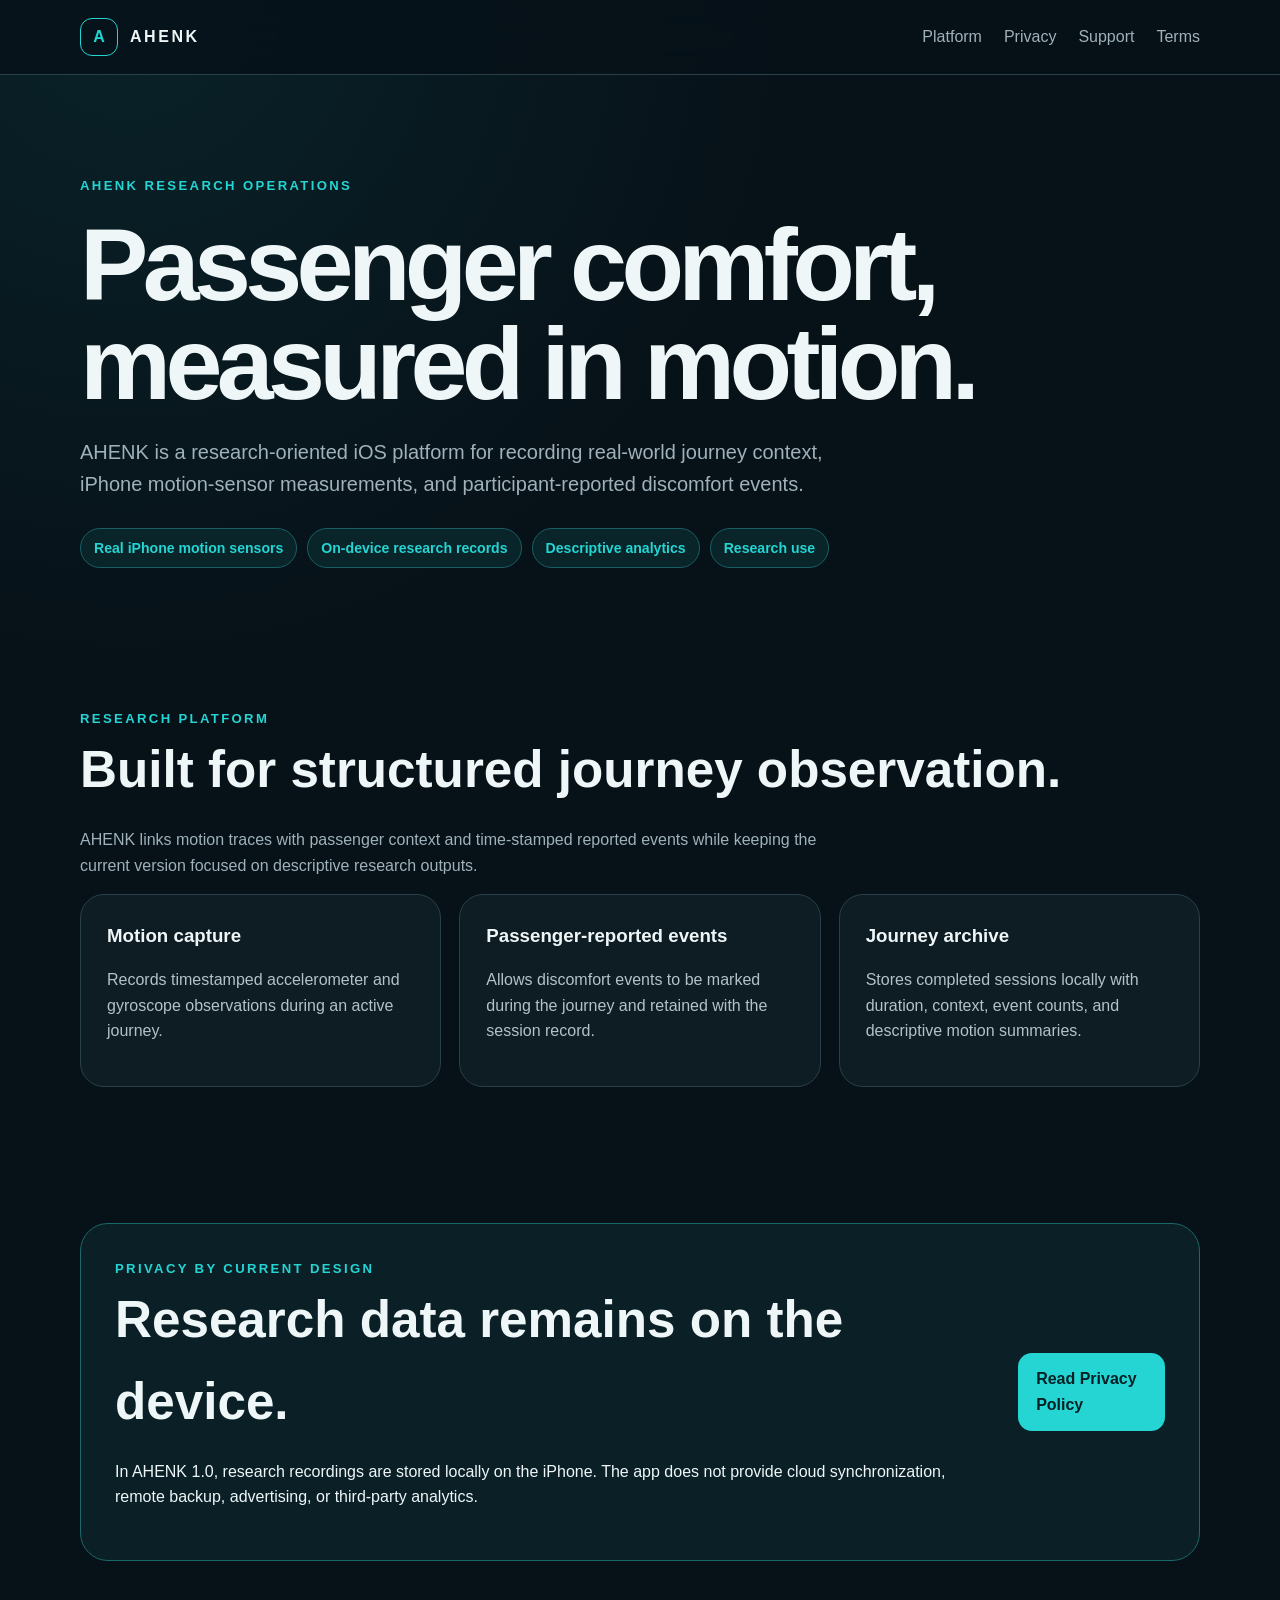
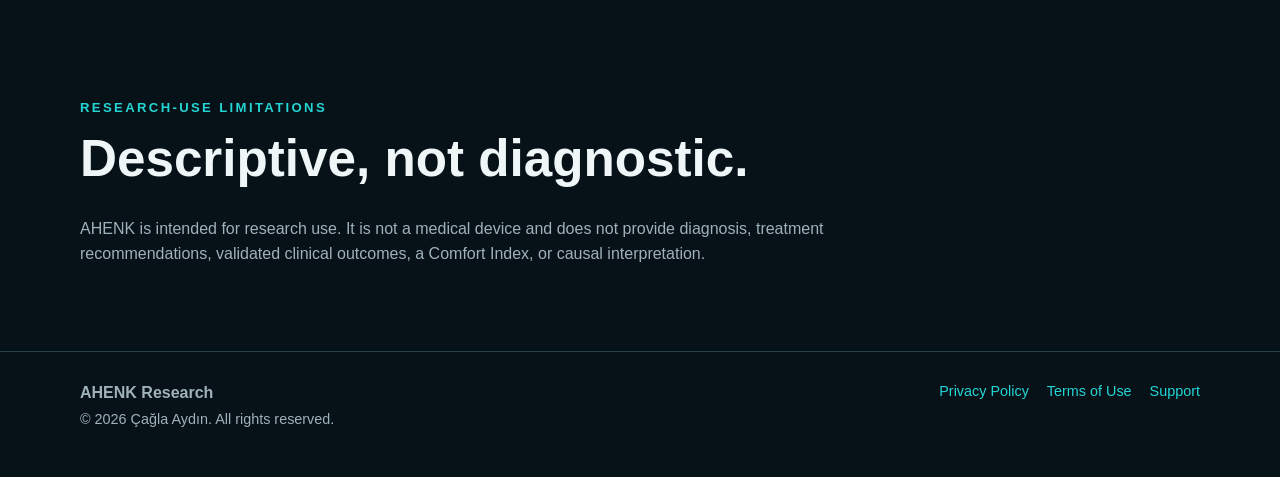
==== index.html @ e865927a "Add files via upload" ====
<!doctype html><html lang="en"><head><meta charset="utf-8"><meta name="viewport" content="width=device-width,initial-scale=1"><meta name="description" content="AHENK Research — passenger comfort research and real-world journey motion data collection."><title>AHENK Research</title><link rel="stylesheet" href="styles.css"></head><body>
<header><div class="wrap nav"><a class="brand" href="index.html"><span class="mark">A</span> AHENK</a><nav><a href="#platform">Platform</a><a href="privacy.html">Privacy</a><a href="support.html">Support</a><a href="terms.html">Terms</a></nav></div></header>
<main>
<section class="hero"><div class="wrap"><div class="eyebrow">AHENK Research Operations</div><h1>Passenger comfort,<br>measured in motion.</h1><p>AHENK is a research-oriented iOS platform for recording real-world journey context, iPhone motion-sensor measurements, and participant-reported discomfort events.</p><div class="badges"><span class="badge">Real iPhone motion sensors</span><span class="badge">On-device research records</span><span class="badge">Descriptive analytics</span><span class="badge">Research use</span></div></div></section>
<section class="section" id="platform"><div class="wrap"><div class="eyebrow">Research platform</div><h2>Built for structured journey observation.</h2><p class="section-lead">AHENK links motion traces with passenger context and time-stamped reported events while keeping the current version focused on descriptive research outputs.</p><div class="grid"><article class="card"><h3>Motion capture</h3><p>Records timestamped accelerometer and gyroscope observations during an active journey.</p></article><article class="card"><h3>Passenger-reported events</h3><p>Allows discomfort events to be marked during the journey and retained with the session record.</p></article><article class="card"><h3>Journey archive</h3><p>Stores completed sessions locally with duration, context, event counts, and descriptive motion summaries.</p></article></div></div></section>
<section class="section"><div class="wrap"><div class="callout"><div><div class="eyebrow">Privacy by current design</div><h2>Research data remains on the device.</h2><p>In AHENK 1.0, research recordings are stored locally on the iPhone. The app does not provide cloud synchronization, remote backup, advertising, or third-party analytics.</p></div><a class="btn" href="privacy.html">Read Privacy Policy</a></div></div></section>
<section class="section"><div class="wrap"><div class="eyebrow">Research-use limitations</div><h2>Descriptive, not diagnostic.</h2><p class="section-lead">AHENK is intended for research use. It is not a medical device and does not provide diagnosis, treatment recommendations, validated clinical outcomes, a Comfort Index, or causal interpretation.</p></div></section>
</main>
<footer><div class="wrap footer-row"><div><strong>AHENK Research</strong><br><span class="small">© 2026 Çağla Aydın. All rights reserved.</span></div><div class="footer-links small"><a href="privacy.html">Privacy Policy</a><a href="terms.html">Terms of Use</a><a href="support.html">Support</a></div></div></footer>
</body></html>
---- styles.css ----
:root{--bg:#071118;--card:#0e1c23;--line:#29404a;--text:#eef6f8;--muted:#9fb1ba;--teal:#24d5d4;--max:1120px}
*{box-sizing:border-box}html{scroll-behavior:smooth}body{margin:0;font-family:-apple-system,BlinkMacSystemFont,"Segoe UI",Arial,sans-serif;background:radial-gradient(circle at 10% 0%,rgba(36,213,212,.09),transparent 28%),var(--bg);color:var(--text);line-height:1.6}a{color:var(--teal);text-decoration:none}a:hover{text-decoration:underline}.wrap{width:min(var(--max),calc(100% - 40px));margin:auto}header{position:sticky;top:0;z-index:20;backdrop-filter:blur(16px);background:rgba(7,17,24,.84);border-bottom:1px solid var(--line)}.nav{height:74px;display:flex;align-items:center;justify-content:space-between}.brand{display:flex;align-items:center;gap:12px;font-weight:800;letter-spacing:.16em;color:var(--text)}.mark{width:38px;height:38px;border:1px solid var(--teal);border-radius:12px;display:grid;place-items:center;color:var(--teal);font-weight:900;letter-spacing:0}nav{display:flex;gap:22px}nav a{color:var(--muted)}.hero{padding:100px 0 72px}.eyebrow{color:var(--teal);letter-spacing:.18em;text-transform:uppercase;font-weight:750;font-size:.82rem}h1{font-size:clamp(3rem,8vw,6.8rem);line-height:.96;margin:.2em 0 .22em;letter-spacing:-.055em}.hero p{font-size:1.25rem;max-width:760px;color:var(--muted)}.badges{display:flex;flex-wrap:wrap;gap:10px;margin-top:28px}.badge{border:1px solid #185f63;color:var(--teal);background:#092529;border-radius:999px;padding:8px 13px;font-weight:650;font-size:.88rem}.section,.legal{padding:68px 0}.section h2{font-size:clamp(2rem,4vw,3.4rem);margin:0 0 10px}.section-lead{color:var(--muted);max-width:760px}.grid{display:grid;grid-template-columns:repeat(3,1fr);gap:18px}.card{border:1px solid var(--line);background:var(--card);border-radius:24px;padding:26px}.card h3{margin:0 0 10px}.card p,.legal p,.legal li{color:#b3c2c9}.callout{border:1px solid #1b686a;background:#0a2026;border-radius:28px;padding:34px;display:flex;justify-content:space-between;gap:30px;align-items:center}.btn{display:inline-block;padding:13px 18px;border-radius:14px;background:var(--teal);color:#042025;font-weight:800}.legal h1{font-size:clamp(2.7rem,6vw,4.8rem)}.legal h2{font-size:1.55rem;margin-top:34px}.meta{color:var(--muted)!important;font-size:.95rem}.notice{border-left:3px solid var(--teal);padding-left:18px}footer{border-top:1px solid var(--line);padding:28px 0 46px;color:var(--muted)}.footer-row{display:flex;justify-content:space-between;gap:20px;flex-wrap:wrap}.footer-links{display:flex;gap:18px;flex-wrap:wrap}.small{font-size:.9rem}@media(max-width:820px){nav{display:none}.grid{grid-template-columns:1fr}.callout{display:block}.callout .btn{margin-top:20px}}
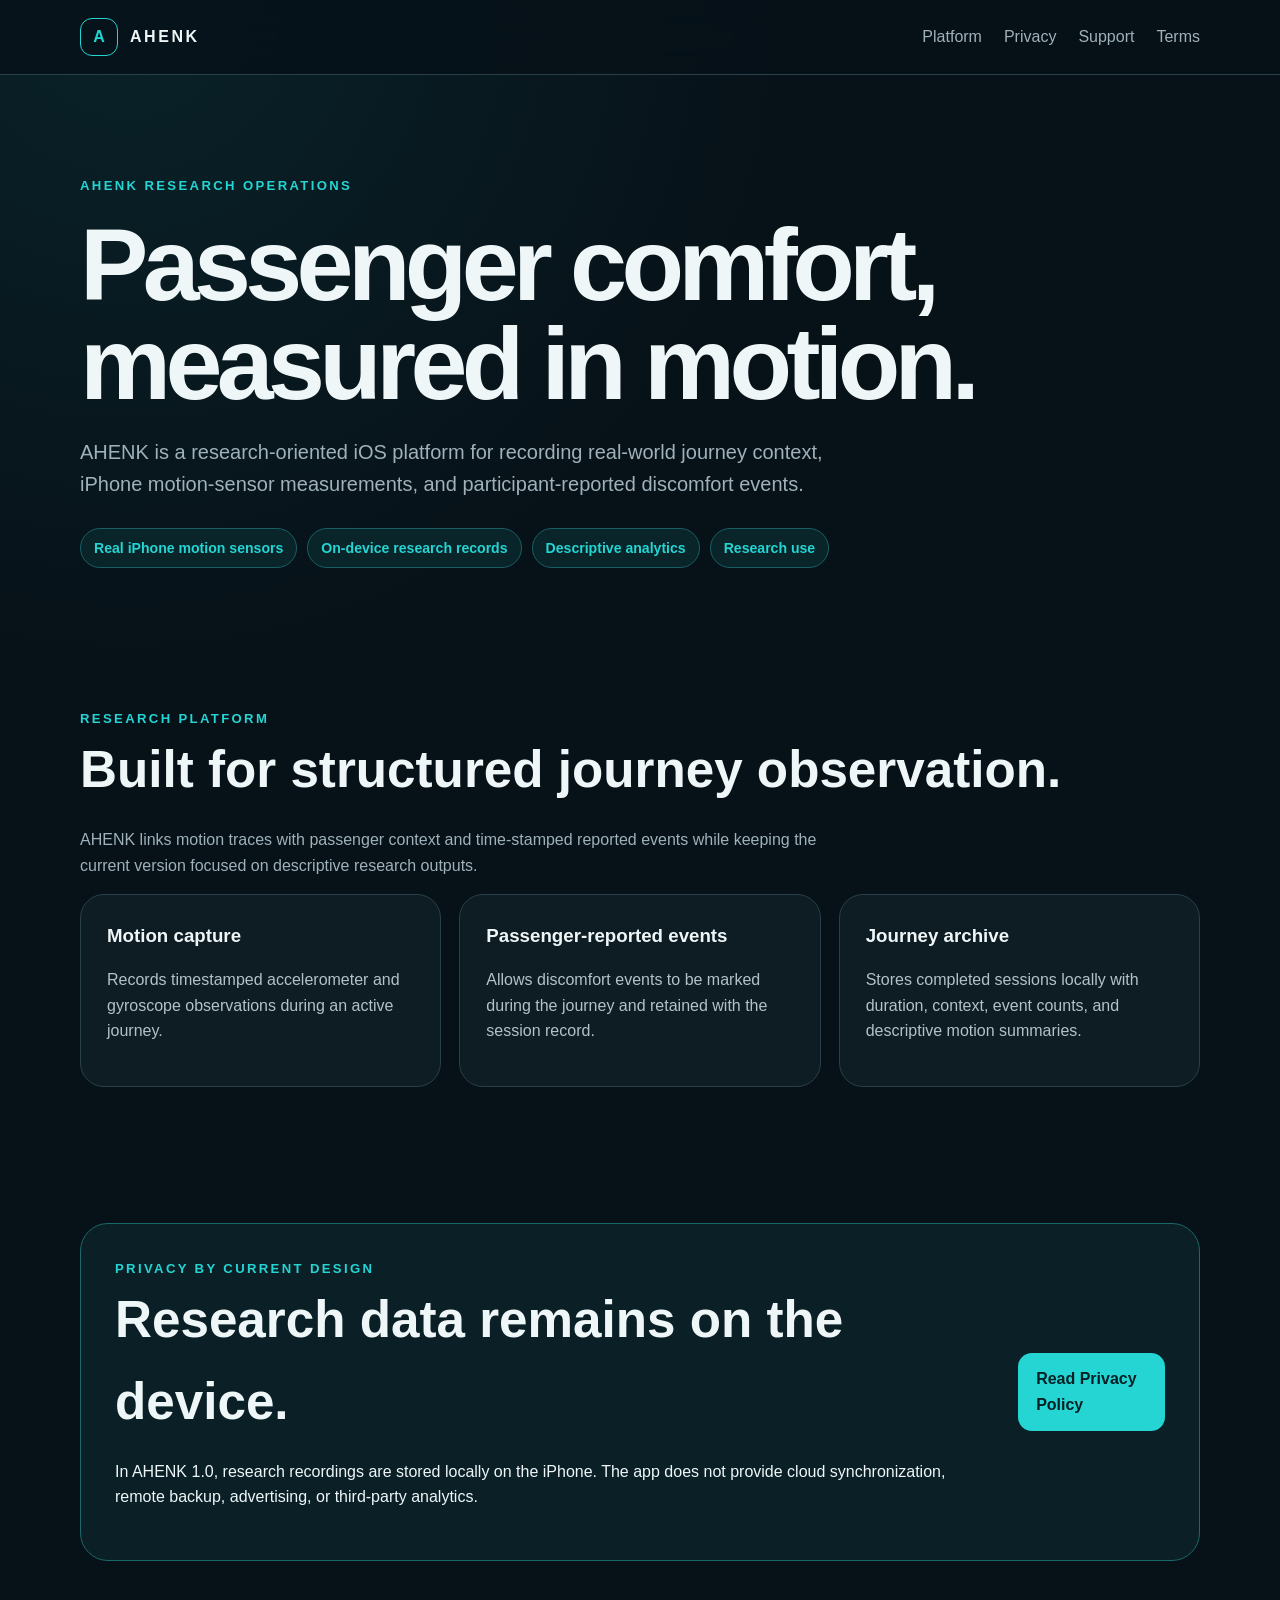
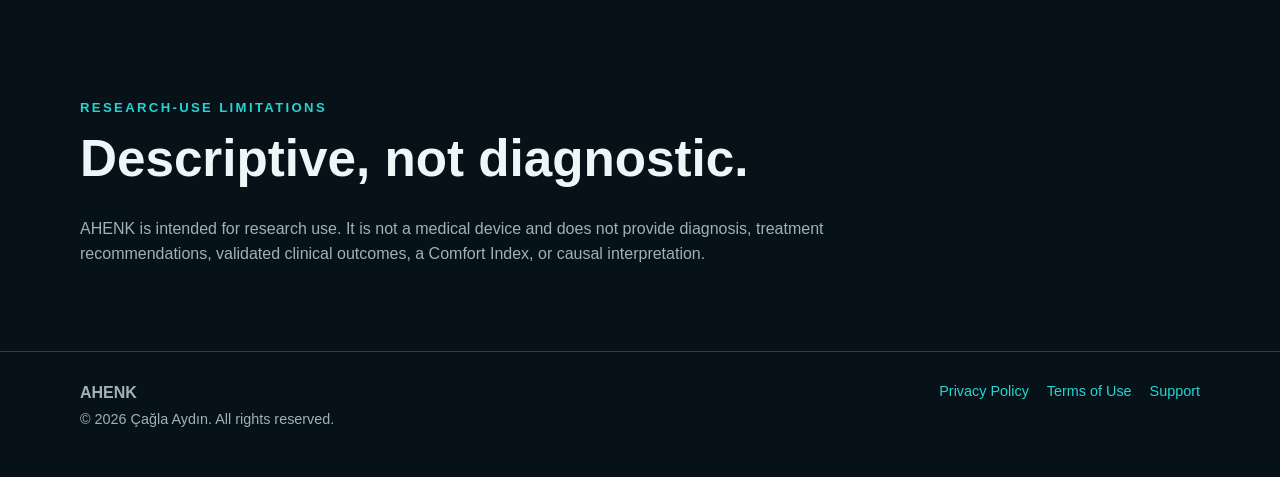
==== commit 20a68693: "Update index.html" ====
--- a/index.html
+++ b/index.html
@@ -6,5 +6,5 @@
 <section class="section"><div class="wrap"><div class="callout"><div><div class="eyebrow">Privacy by current design</div><h2>Research data remains on the device.</h2><p>In AHENK 1.0, research recordings are stored locally on the iPhone. The app does not provide cloud synchronization, remote backup, advertising, or third-party analytics.</p></div><a class="btn" href="privacy.html">Read Privacy Policy</a></div></div></section>
 <section class="section"><div class="wrap"><div class="eyebrow">Research-use limitations</div><h2>Descriptive, not diagnostic.</h2><p class="section-lead">AHENK is intended for research use. It is not a medical device and does not provide diagnosis, treatment recommendations, validated clinical outcomes, a Comfort Index, or causal interpretation.</p></div></section>
 </main>
-<footer><div class="wrap footer-row"><div><strong>AHENK Research</strong><br><span class="small">© 2026 Çağla Aydın. All rights reserved.</span></div><div class="footer-links small"><a href="privacy.html">Privacy Policy</a><a href="terms.html">Terms of Use</a><a href="support.html">Support</a></div></div></footer>
+<footer><div class="wrap footer-row"><div><strong>AHENK </strong><br><span class="small">© 2026 Çağla Aydın. All rights reserved.</span></div><div class="footer-links small"><a href="privacy.html">Privacy Policy</a><a href="terms.html">Terms of Use</a><a href="support.html">Support</a></div></div></footer>
 </body></html>
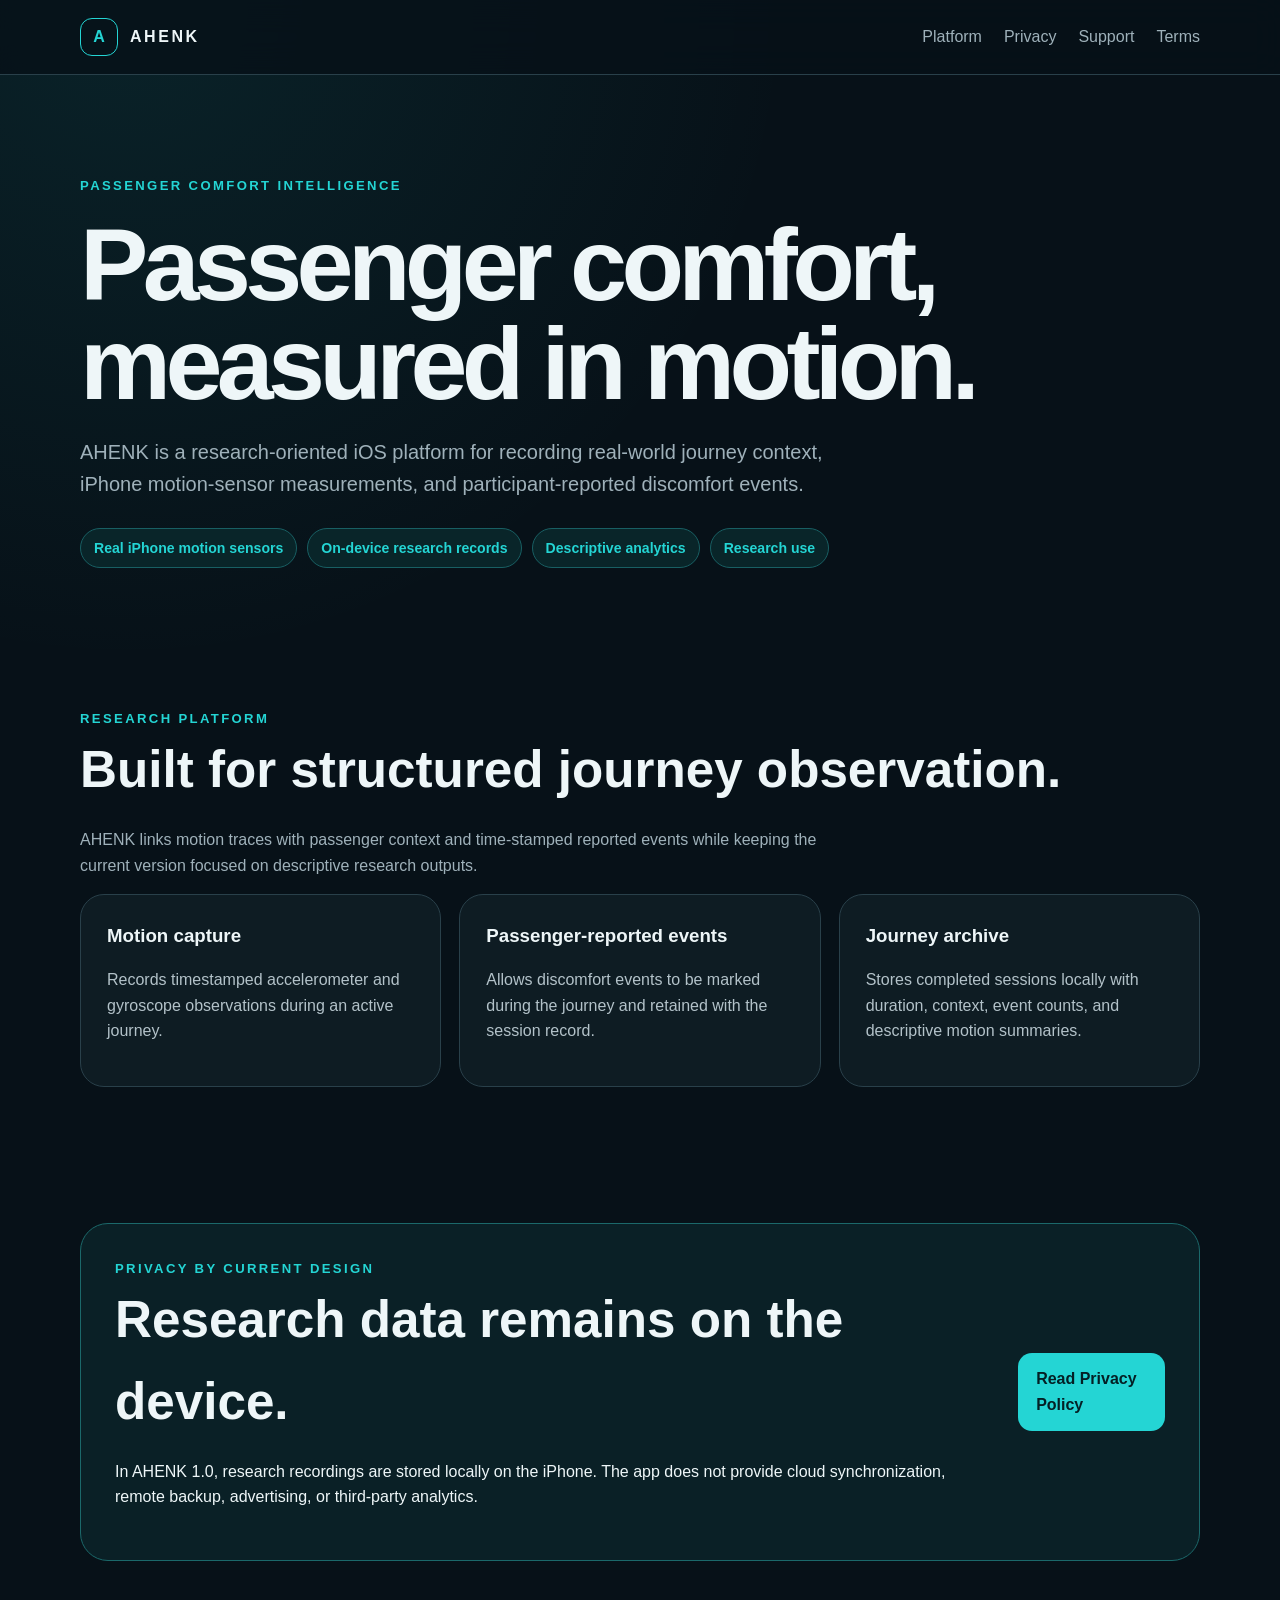
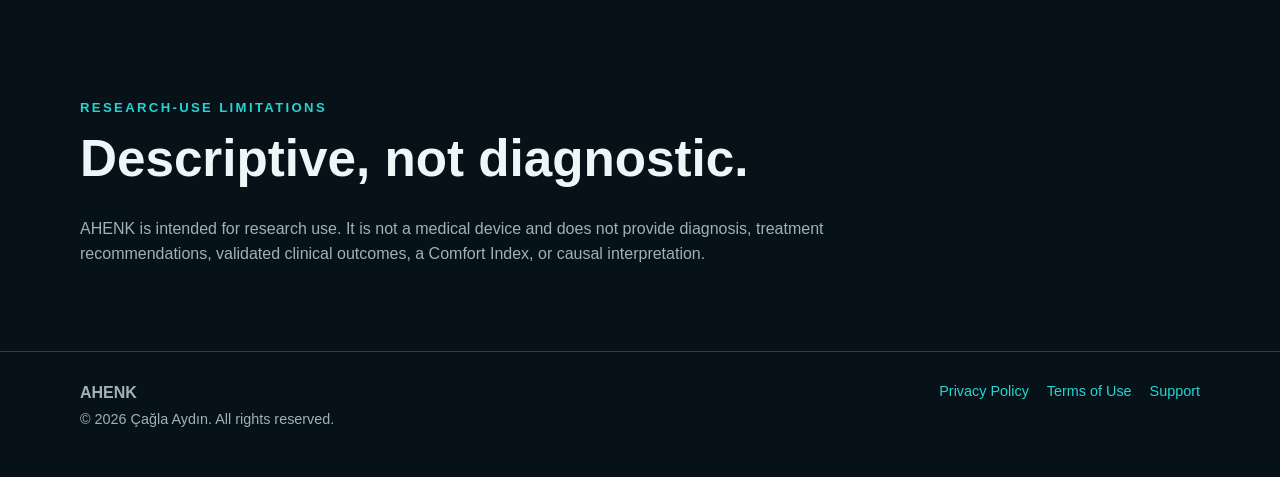
==== commit 082f8d05: "Update index.html" ====
--- a/index.html
+++ b/index.html
@@ -1,7 +1,7 @@
 <!doctype html><html lang="en"><head><meta charset="utf-8"><meta name="viewport" content="width=device-width,initial-scale=1"><meta name="description" content="AHENK Research — passenger comfort research and real-world journey motion data collection."><title>AHENK Research</title><link rel="stylesheet" href="styles.css"></head><body>
 <header><div class="wrap nav"><a class="brand" href="index.html"><span class="mark">A</span> AHENK</a><nav><a href="#platform">Platform</a><a href="privacy.html">Privacy</a><a href="support.html">Support</a><a href="terms.html">Terms</a></nav></div></header>
 <main>
-<section class="hero"><div class="wrap"><div class="eyebrow">AHENK Research Operations</div><h1>Passenger comfort,<br>measured in motion.</h1><p>AHENK is a research-oriented iOS platform for recording real-world journey context, iPhone motion-sensor measurements, and participant-reported discomfort events.</p><div class="badges"><span class="badge">Real iPhone motion sensors</span><span class="badge">On-device research records</span><span class="badge">Descriptive analytics</span><span class="badge">Research use</span></div></div></section>
+<section class="hero"><div class="wrap"><div class="eyebrow">PASSENGER COMFORT INTELLIGENCE</div><h1>Passenger comfort,<br>measured in motion.</h1><p>AHENK is a research-oriented iOS platform for recording real-world journey context, iPhone motion-sensor measurements, and participant-reported discomfort events.</p><div class="badges"><span class="badge">Real iPhone motion sensors</span><span class="badge">On-device research records</span><span class="badge">Descriptive analytics</span><span class="badge">Research use</span></div></div></section>
 <section class="section" id="platform"><div class="wrap"><div class="eyebrow">Research platform</div><h2>Built for structured journey observation.</h2><p class="section-lead">AHENK links motion traces with passenger context and time-stamped reported events while keeping the current version focused on descriptive research outputs.</p><div class="grid"><article class="card"><h3>Motion capture</h3><p>Records timestamped accelerometer and gyroscope observations during an active journey.</p></article><article class="card"><h3>Passenger-reported events</h3><p>Allows discomfort events to be marked during the journey and retained with the session record.</p></article><article class="card"><h3>Journey archive</h3><p>Stores completed sessions locally with duration, context, event counts, and descriptive motion summaries.</p></article></div></div></section>
 <section class="section"><div class="wrap"><div class="callout"><div><div class="eyebrow">Privacy by current design</div><h2>Research data remains on the device.</h2><p>In AHENK 1.0, research recordings are stored locally on the iPhone. The app does not provide cloud synchronization, remote backup, advertising, or third-party analytics.</p></div><a class="btn" href="privacy.html">Read Privacy Policy</a></div></div></section>
 <section class="section"><div class="wrap"><div class="eyebrow">Research-use limitations</div><h2>Descriptive, not diagnostic.</h2><p class="section-lead">AHENK is intended for research use. It is not a medical device and does not provide diagnosis, treatment recommendations, validated clinical outcomes, a Comfort Index, or causal interpretation.</p></div></section>
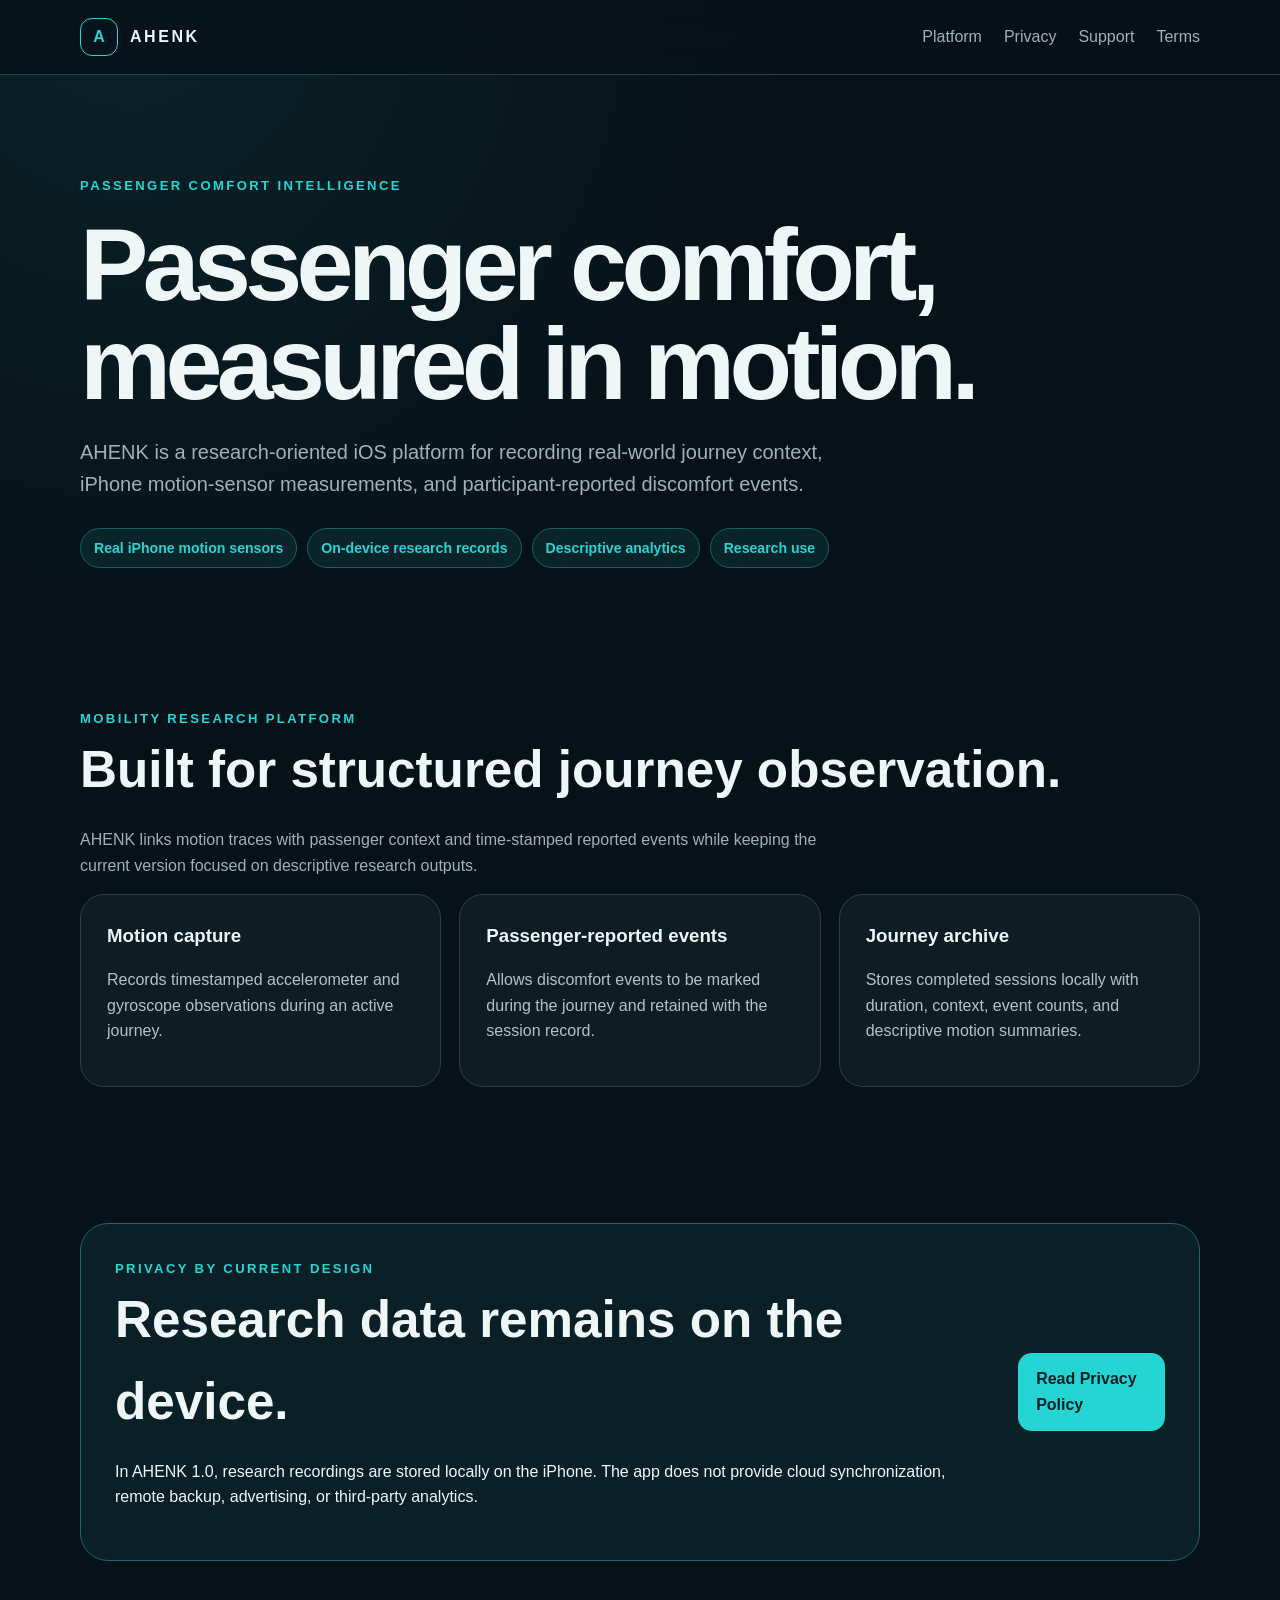
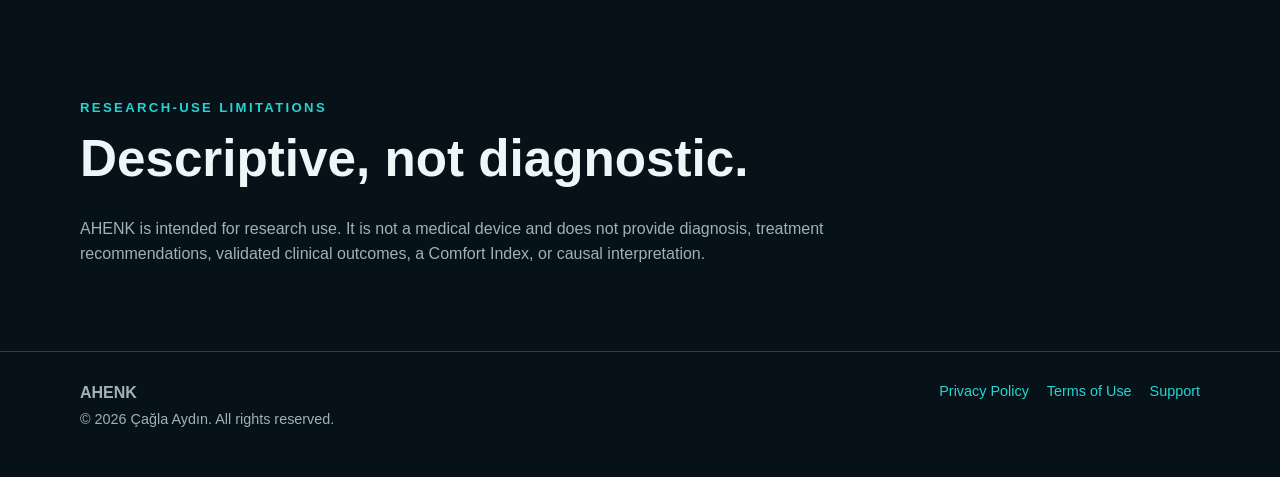
==== commit f2e7cf55: "Update index.html" ====
--- a/index.html
+++ b/index.html
@@ -2,7 +2,7 @@
 <header><div class="wrap nav"><a class="brand" href="index.html"><span class="mark">A</span> AHENK</a><nav><a href="#platform">Platform</a><a href="privacy.html">Privacy</a><a href="support.html">Support</a><a href="terms.html">Terms</a></nav></div></header>
 <main>
 <section class="hero"><div class="wrap"><div class="eyebrow">PASSENGER COMFORT INTELLIGENCE</div><h1>Passenger comfort,<br>measured in motion.</h1><p>AHENK is a research-oriented iOS platform for recording real-world journey context, iPhone motion-sensor measurements, and participant-reported discomfort events.</p><div class="badges"><span class="badge">Real iPhone motion sensors</span><span class="badge">On-device research records</span><span class="badge">Descriptive analytics</span><span class="badge">Research use</span></div></div></section>
-<section class="section" id="platform"><div class="wrap"><div class="eyebrow">Research platform</div><h2>Built for structured journey observation.</h2><p class="section-lead">AHENK links motion traces with passenger context and time-stamped reported events while keeping the current version focused on descriptive research outputs.</p><div class="grid"><article class="card"><h3>Motion capture</h3><p>Records timestamped accelerometer and gyroscope observations during an active journey.</p></article><article class="card"><h3>Passenger-reported events</h3><p>Allows discomfort events to be marked during the journey and retained with the session record.</p></article><article class="card"><h3>Journey archive</h3><p>Stores completed sessions locally with duration, context, event counts, and descriptive motion summaries.</p></article></div></div></section>
+<section class="section" id="platform"><div class="wrap"><div class="eyebrow">MOBILITY RESEARCH PLATFORM</div><h2>Built for structured journey observation.</h2><p class="section-lead">AHENK links motion traces with passenger context and time-stamped reported events while keeping the current version focused on descriptive research outputs.</p><div class="grid"><article class="card"><h3>Motion capture</h3><p>Records timestamped accelerometer and gyroscope observations during an active journey.</p></article><article class="card"><h3>Passenger-reported events</h3><p>Allows discomfort events to be marked during the journey and retained with the session record.</p></article><article class="card"><h3>Journey archive</h3><p>Stores completed sessions locally with duration, context, event counts, and descriptive motion summaries.</p></article></div></div></section>
 <section class="section"><div class="wrap"><div class="callout"><div><div class="eyebrow">Privacy by current design</div><h2>Research data remains on the device.</h2><p>In AHENK 1.0, research recordings are stored locally on the iPhone. The app does not provide cloud synchronization, remote backup, advertising, or third-party analytics.</p></div><a class="btn" href="privacy.html">Read Privacy Policy</a></div></div></section>
 <section class="section"><div class="wrap"><div class="eyebrow">Research-use limitations</div><h2>Descriptive, not diagnostic.</h2><p class="section-lead">AHENK is intended for research use. It is not a medical device and does not provide diagnosis, treatment recommendations, validated clinical outcomes, a Comfort Index, or causal interpretation.</p></div></section>
 </main>
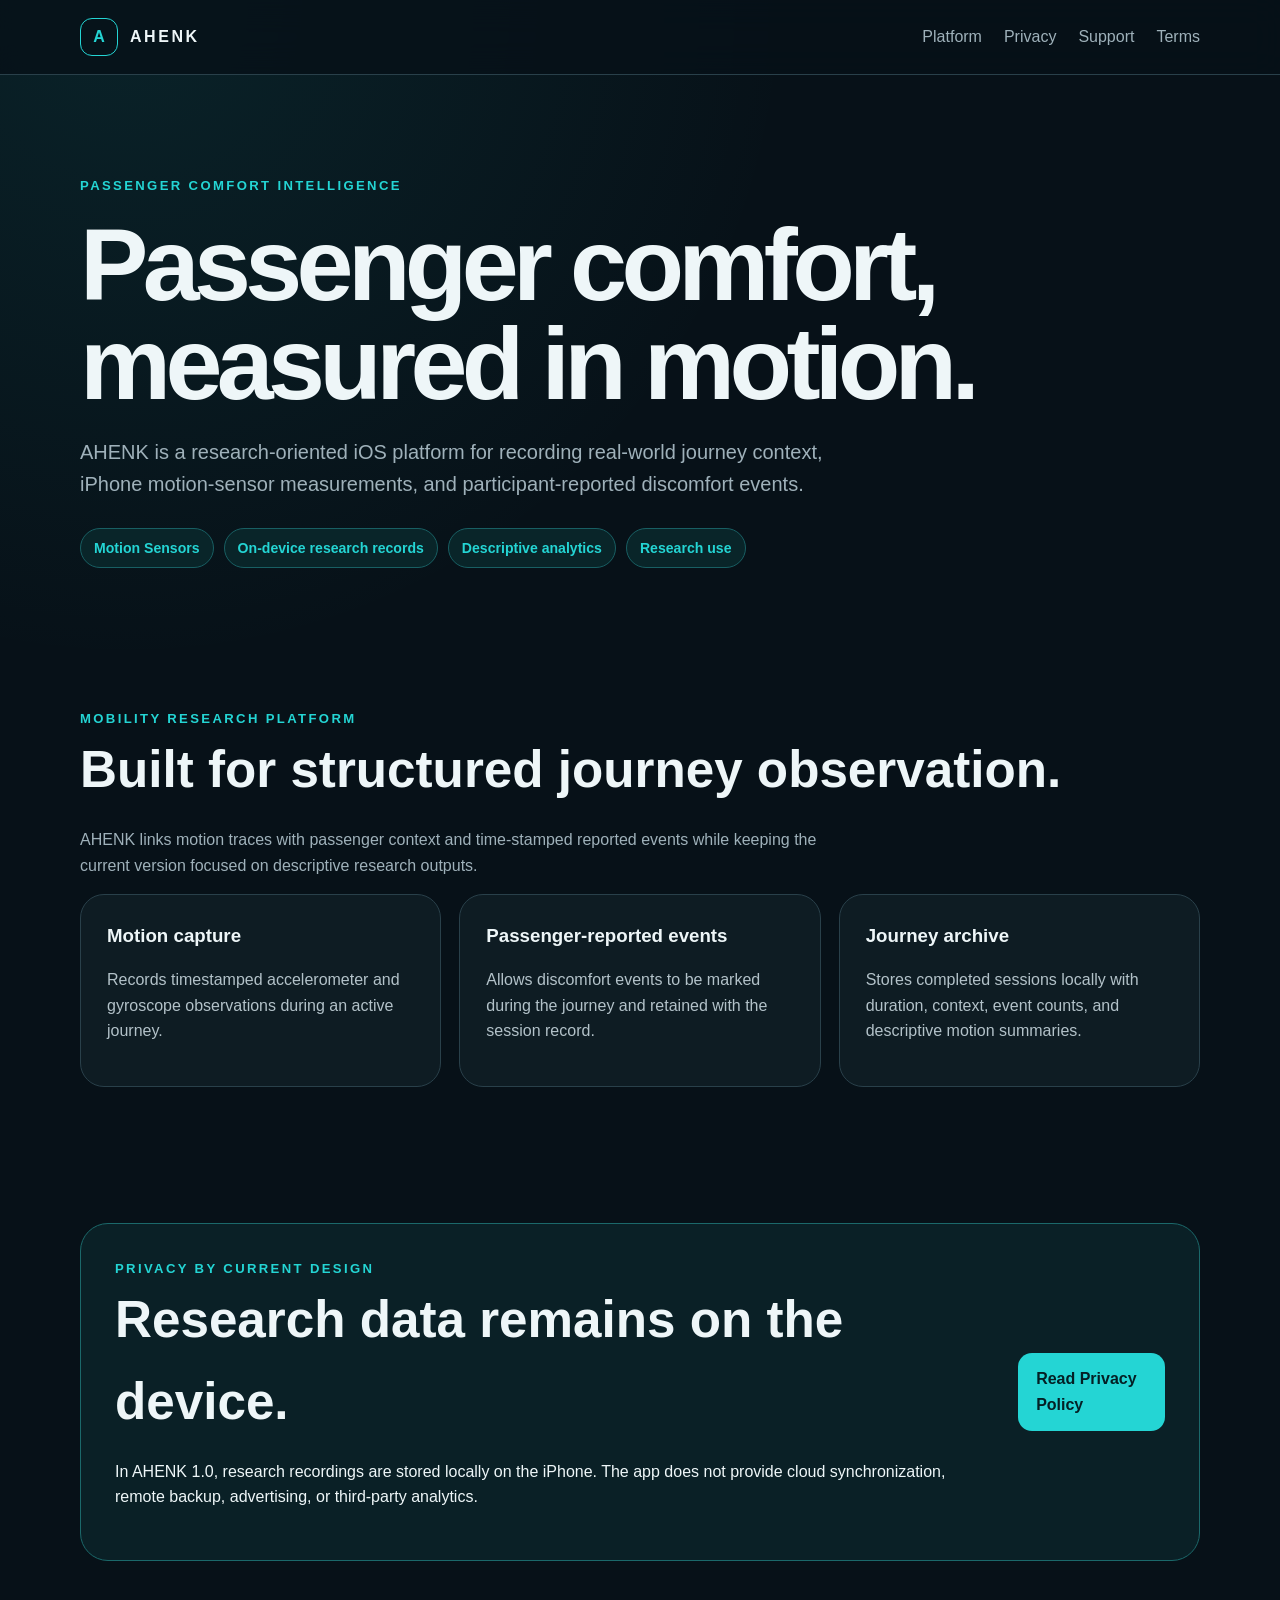
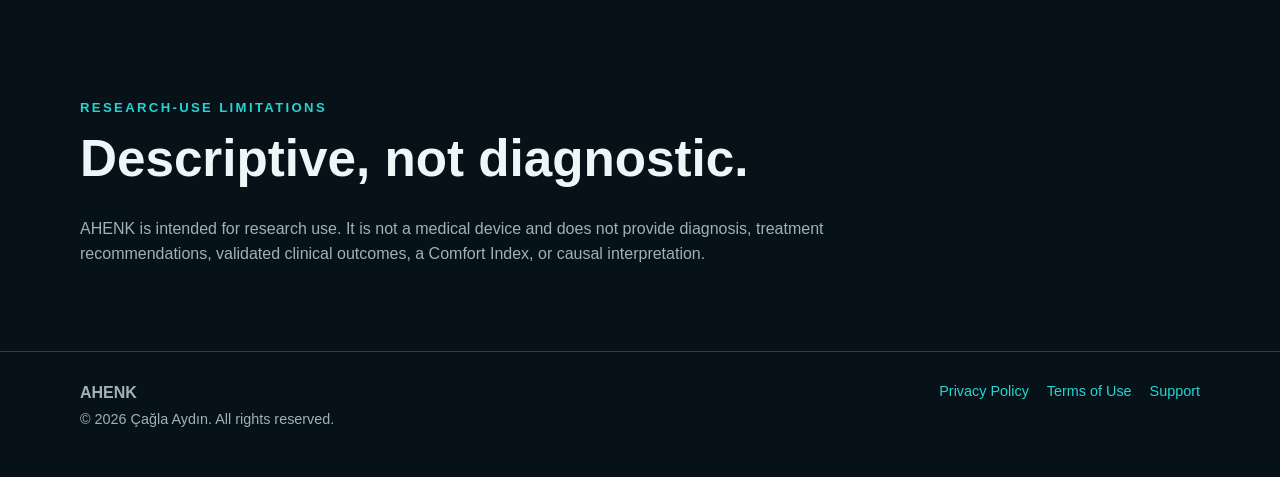
==== commit 96d80c11: "Update index.html" ====
--- a/index.html
+++ b/index.html
@@ -1,7 +1,7 @@
 <!doctype html><html lang="en"><head><meta charset="utf-8"><meta name="viewport" content="width=device-width,initial-scale=1"><meta name="description" content="AHENK Research — passenger comfort research and real-world journey motion data collection."><title>AHENK Research</title><link rel="stylesheet" href="styles.css"></head><body>
 <header><div class="wrap nav"><a class="brand" href="index.html"><span class="mark">A</span> AHENK</a><nav><a href="#platform">Platform</a><a href="privacy.html">Privacy</a><a href="support.html">Support</a><a href="terms.html">Terms</a></nav></div></header>
 <main>
-<section class="hero"><div class="wrap"><div class="eyebrow">PASSENGER COMFORT INTELLIGENCE</div><h1>Passenger comfort,<br>measured in motion.</h1><p>AHENK is a research-oriented iOS platform for recording real-world journey context, iPhone motion-sensor measurements, and participant-reported discomfort events.</p><div class="badges"><span class="badge">Real iPhone motion sensors</span><span class="badge">On-device research records</span><span class="badge">Descriptive analytics</span><span class="badge">Research use</span></div></div></section>
+<section class="hero"><div class="wrap"><div class="eyebrow">PASSENGER COMFORT INTELLIGENCE</div><h1>Passenger comfort,<br>measured in motion.</h1><p>AHENK is a research-oriented iOS platform for recording real-world journey context, iPhone motion-sensor measurements, and participant-reported discomfort events.</p><div class="badges"><span class="badge">Motion Sensors</span><span class="badge">On-device research records</span><span class="badge">Descriptive analytics</span><span class="badge">Research use</span></div></div></section>
 <section class="section" id="platform"><div class="wrap"><div class="eyebrow">MOBILITY RESEARCH PLATFORM</div><h2>Built for structured journey observation.</h2><p class="section-lead">AHENK links motion traces with passenger context and time-stamped reported events while keeping the current version focused on descriptive research outputs.</p><div class="grid"><article class="card"><h3>Motion capture</h3><p>Records timestamped accelerometer and gyroscope observations during an active journey.</p></article><article class="card"><h3>Passenger-reported events</h3><p>Allows discomfort events to be marked during the journey and retained with the session record.</p></article><article class="card"><h3>Journey archive</h3><p>Stores completed sessions locally with duration, context, event counts, and descriptive motion summaries.</p></article></div></div></section>
 <section class="section"><div class="wrap"><div class="callout"><div><div class="eyebrow">Privacy by current design</div><h2>Research data remains on the device.</h2><p>In AHENK 1.0, research recordings are stored locally on the iPhone. The app does not provide cloud synchronization, remote backup, advertising, or third-party analytics.</p></div><a class="btn" href="privacy.html">Read Privacy Policy</a></div></div></section>
 <section class="section"><div class="wrap"><div class="eyebrow">Research-use limitations</div><h2>Descriptive, not diagnostic.</h2><p class="section-lead">AHENK is intended for research use. It is not a medical device and does not provide diagnosis, treatment recommendations, validated clinical outcomes, a Comfort Index, or causal interpretation.</p></div></section>
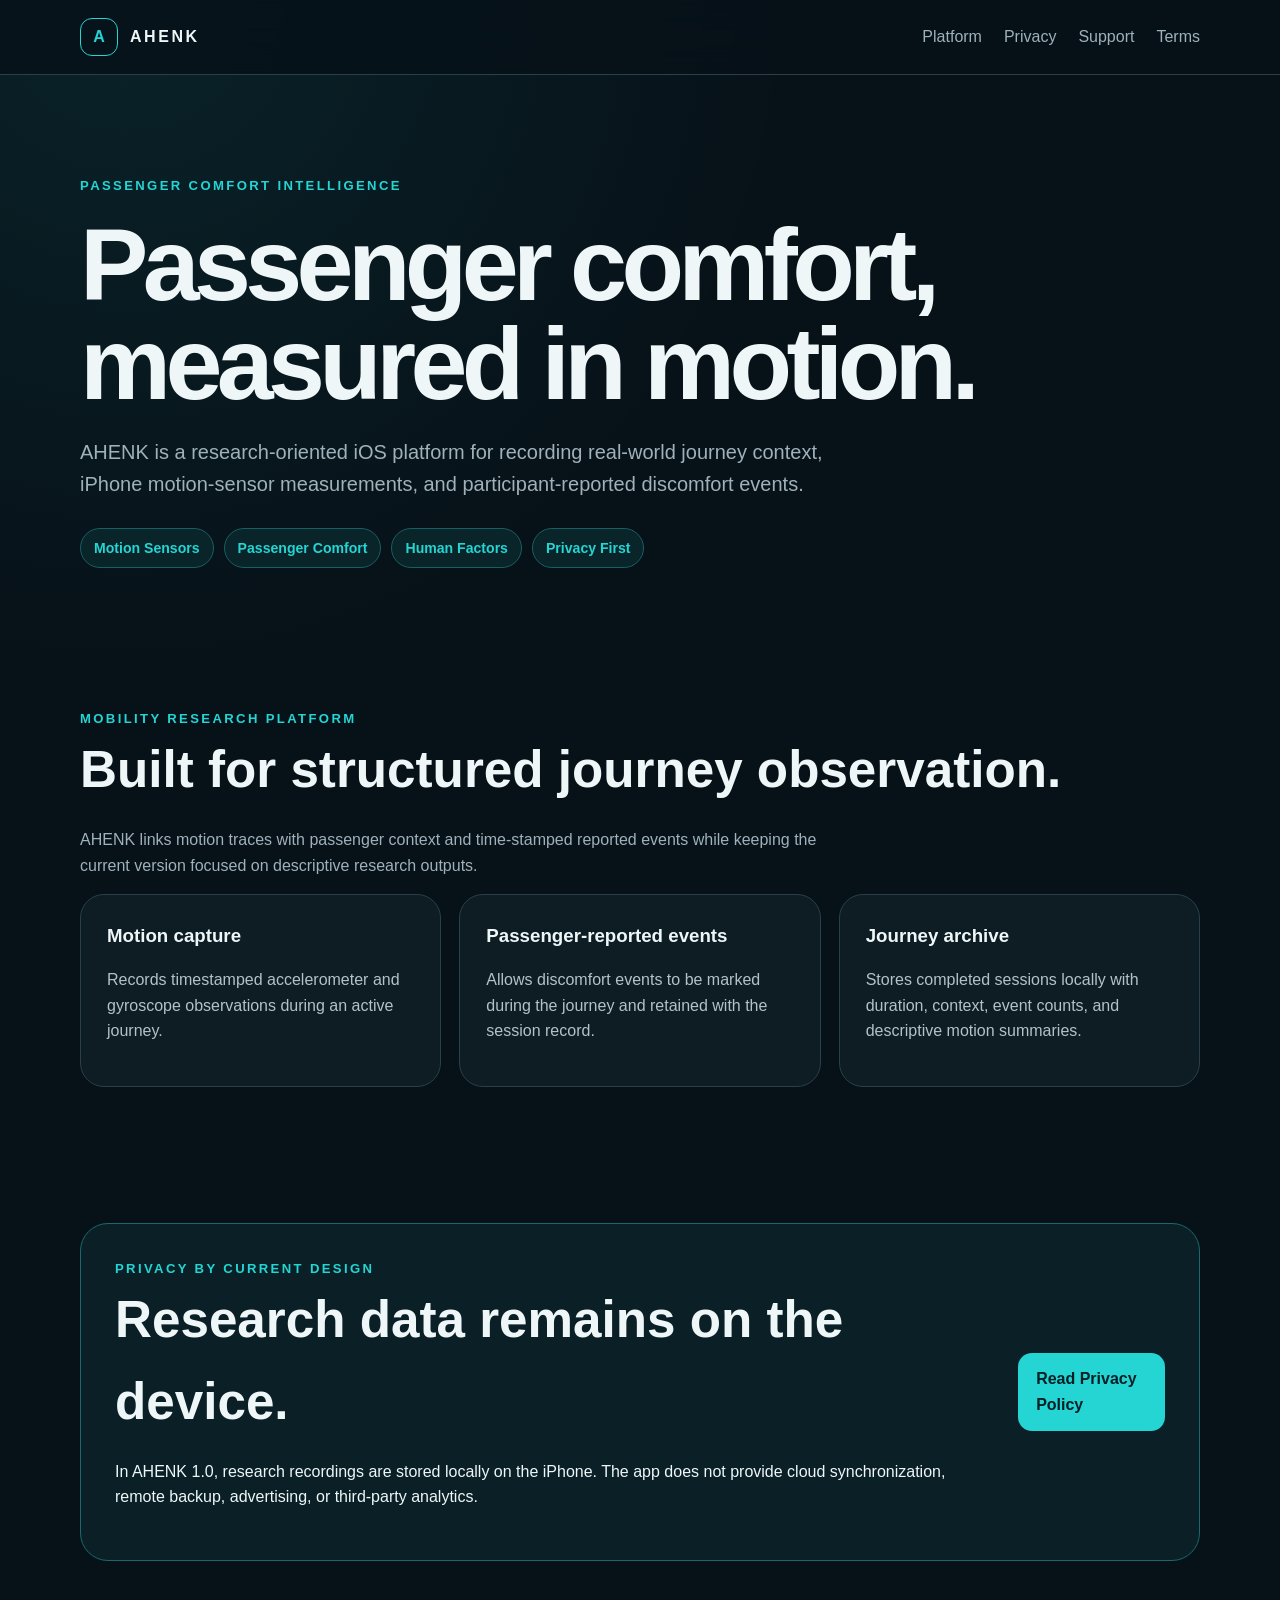
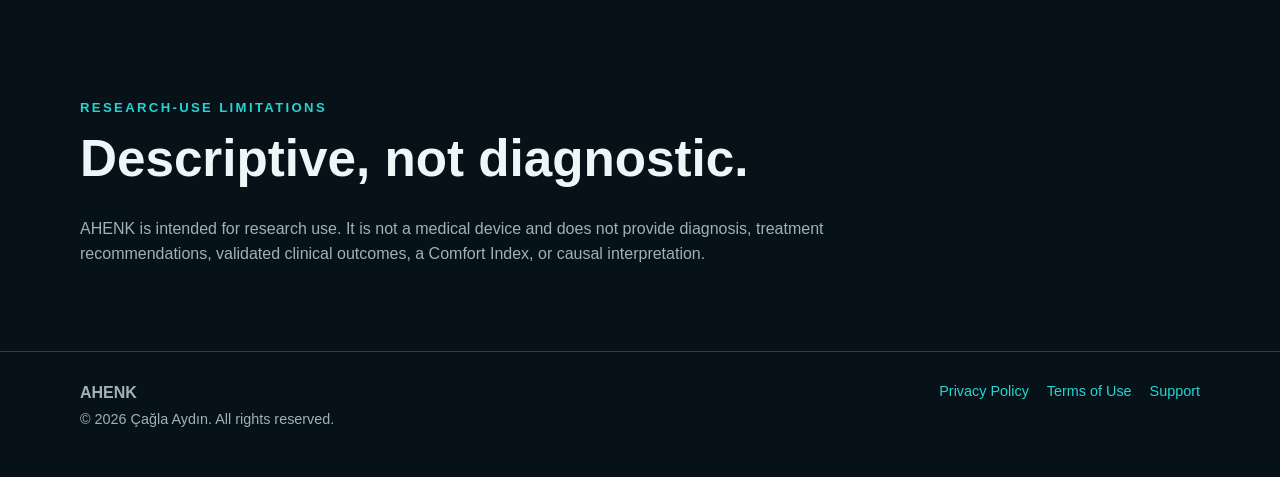
==== commit d7b53f49: "Update index.html" ====
--- a/index.html
+++ b/index.html
@@ -1,7 +1,7 @@
 <!doctype html><html lang="en"><head><meta charset="utf-8"><meta name="viewport" content="width=device-width,initial-scale=1"><meta name="description" content="AHENK Research — passenger comfort research and real-world journey motion data collection."><title>AHENK Research</title><link rel="stylesheet" href="styles.css"></head><body>
 <header><div class="wrap nav"><a class="brand" href="index.html"><span class="mark">A</span> AHENK</a><nav><a href="#platform">Platform</a><a href="privacy.html">Privacy</a><a href="support.html">Support</a><a href="terms.html">Terms</a></nav></div></header>
 <main>
-<section class="hero"><div class="wrap"><div class="eyebrow">PASSENGER COMFORT INTELLIGENCE</div><h1>Passenger comfort,<br>measured in motion.</h1><p>AHENK is a research-oriented iOS platform for recording real-world journey context, iPhone motion-sensor measurements, and participant-reported discomfort events.</p><div class="badges"><span class="badge">Motion Sensors</span><span class="badge">On-device research records</span><span class="badge">Descriptive analytics</span><span class="badge">Research use</span></div></div></section>
+<section class="hero"><div class="wrap"><div class="eyebrow">PASSENGER COMFORT INTELLIGENCE</div><h1>Passenger comfort,<br>measured in motion.</h1><p>AHENK is a research-oriented iOS platform for recording real-world journey context, iPhone motion-sensor measurements, and participant-reported discomfort events.</p><div class="badges"><span class="badge">Motion Sensors</span><span class="badge">Passenger Comfort</span><span class="badge">Human Factors</span><span class="badge">Privacy First</span></div></div></section>
 <section class="section" id="platform"><div class="wrap"><div class="eyebrow">MOBILITY RESEARCH PLATFORM</div><h2>Built for structured journey observation.</h2><p class="section-lead">AHENK links motion traces with passenger context and time-stamped reported events while keeping the current version focused on descriptive research outputs.</p><div class="grid"><article class="card"><h3>Motion capture</h3><p>Records timestamped accelerometer and gyroscope observations during an active journey.</p></article><article class="card"><h3>Passenger-reported events</h3><p>Allows discomfort events to be marked during the journey and retained with the session record.</p></article><article class="card"><h3>Journey archive</h3><p>Stores completed sessions locally with duration, context, event counts, and descriptive motion summaries.</p></article></div></div></section>
 <section class="section"><div class="wrap"><div class="callout"><div><div class="eyebrow">Privacy by current design</div><h2>Research data remains on the device.</h2><p>In AHENK 1.0, research recordings are stored locally on the iPhone. The app does not provide cloud synchronization, remote backup, advertising, or third-party analytics.</p></div><a class="btn" href="privacy.html">Read Privacy Policy</a></div></div></section>
 <section class="section"><div class="wrap"><div class="eyebrow">Research-use limitations</div><h2>Descriptive, not diagnostic.</h2><p class="section-lead">AHENK is intended for research use. It is not a medical device and does not provide diagnosis, treatment recommendations, validated clinical outcomes, a Comfort Index, or causal interpretation.</p></div></section>
